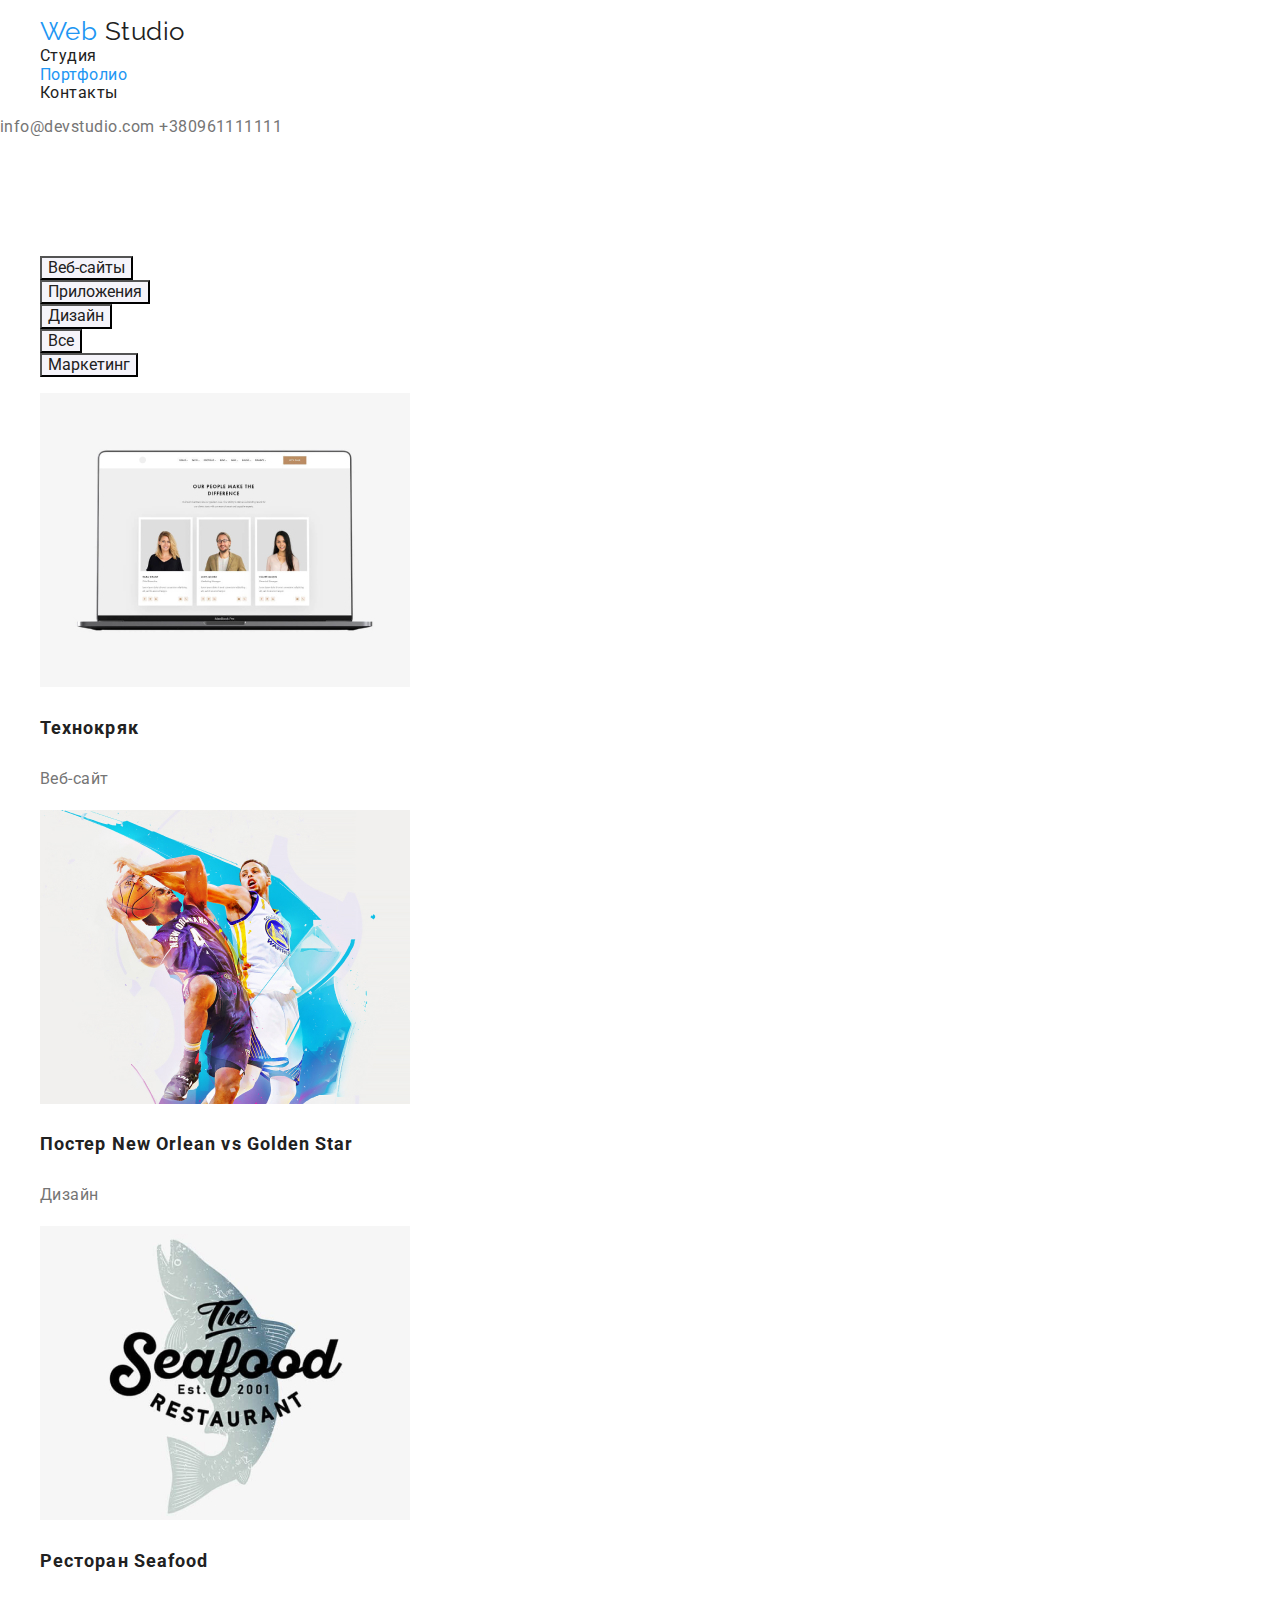
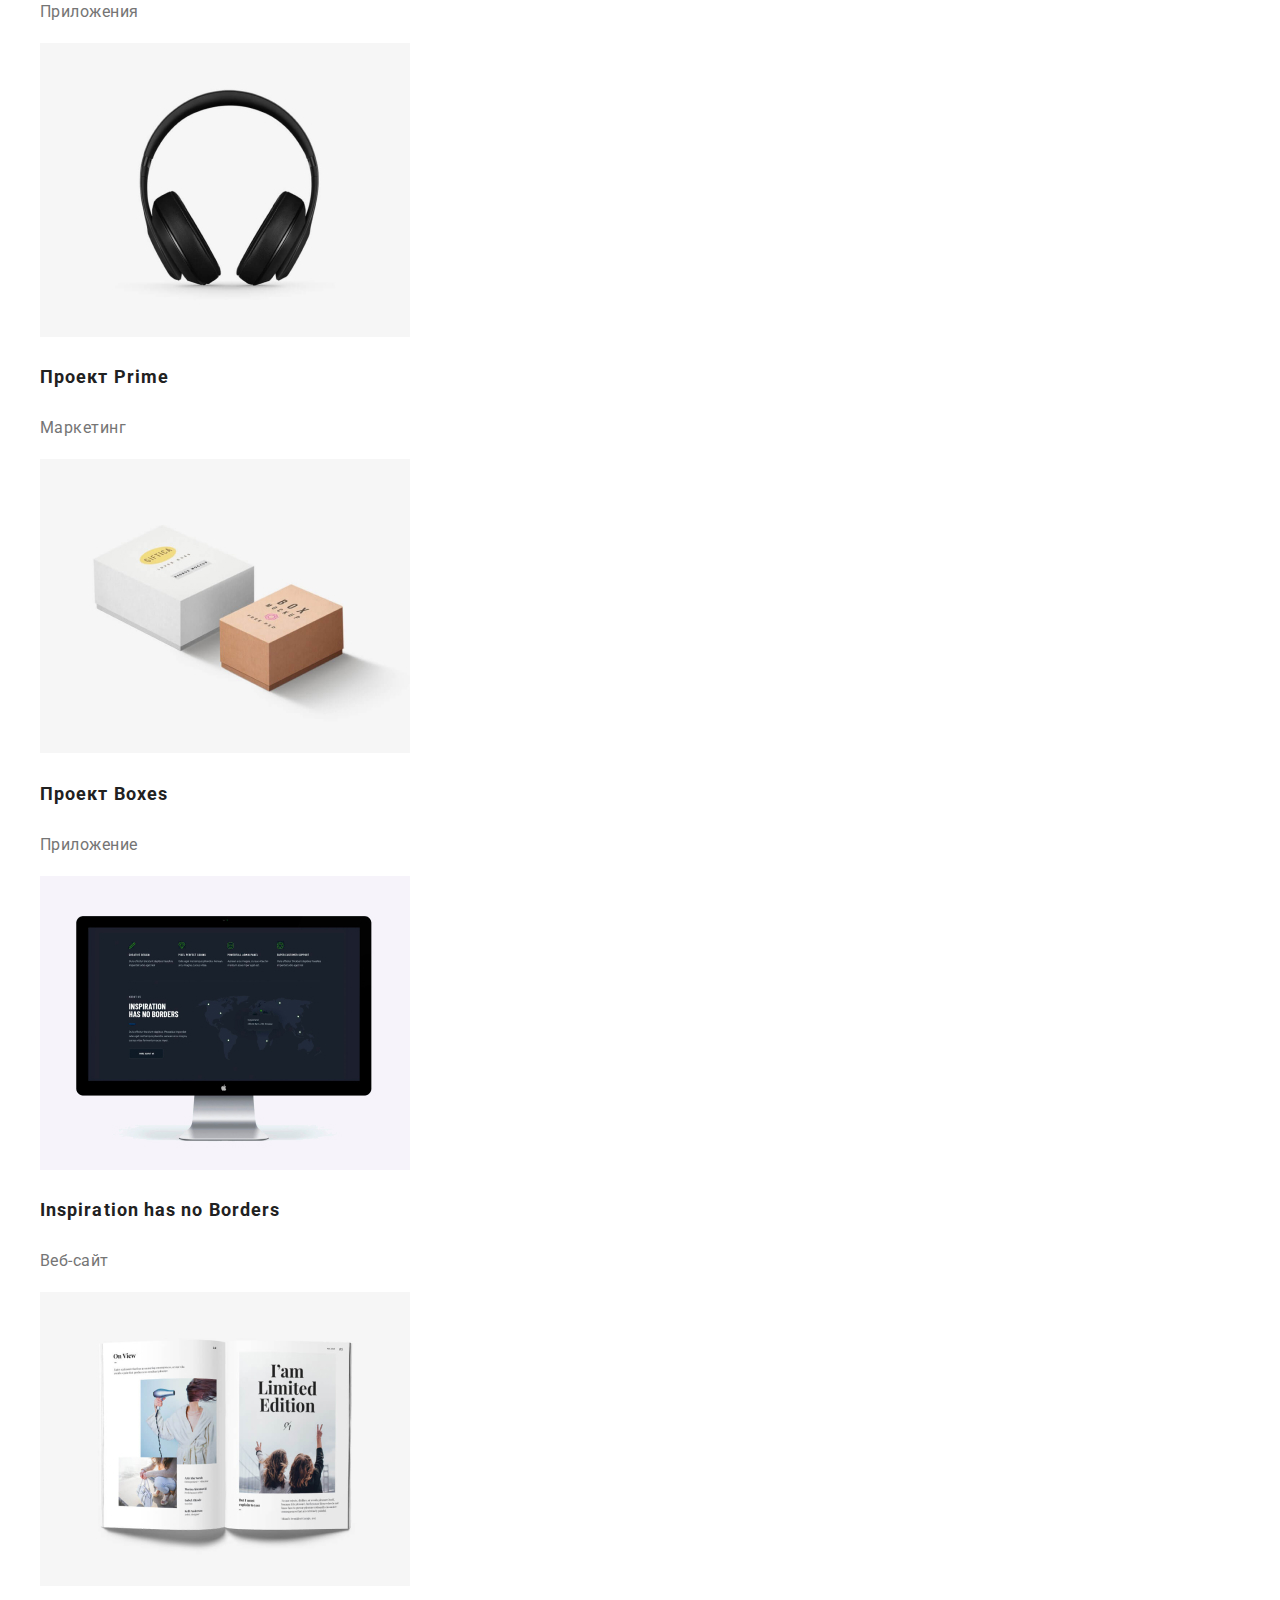
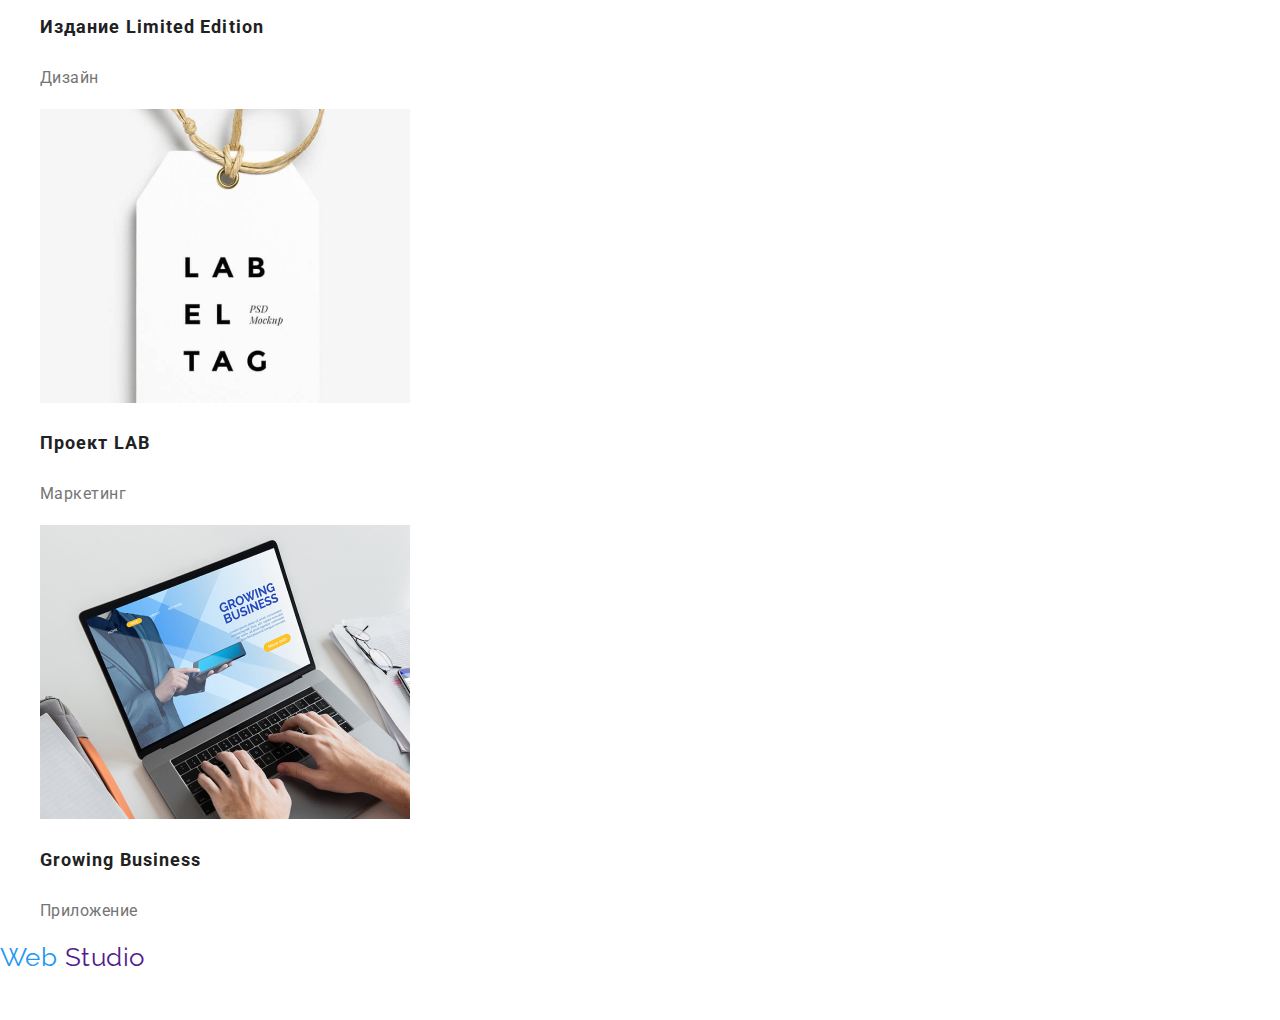
==== portfolio.html @ 19e8d3a5 "Переделывает макет на актуальный" ====
<!DOCTYPE html>
<html lang="ru">
  <head>
    <meta charset="UTF-8" />
    <meta name="viewport" content="width=device-width, initial-scale=1.0" />
    <title>Домашнее задание2</title>

    <!--Нормалайз-->
    <link
      rel="stylesheet"
      href="https://cdnjs.cloudflare.com/ajax/libs/modern-normalize/0.7.0/modern-normalize.min.css"
    />
    <!--Шрифт-->
    <link
      href="https://fonts.googleapis.com/css2?family=Raleway&family=Roboto:wght@400;500;700;900&display=swap"
      rel="stylesheet"
    />

    <!--Мои стили-->
    <link rel="stylesheet" href="./css/style.css" />
    <link rel="stylesheet" href="./css/portfolio.css" />
  </head>

  <body>
    <!--Шапка сайта-->
    <header>
      <nav>
        <ul class="site-nav list">
          <li>
            <a class="link" href="./index.html"
              ><span class="logotype"
                ><span class="logo">Web</span> Studio</span
              ></a
            >
          </li>
          <li><a class="link" href="./index.html">Студия</a></li>
          <li><a class="link current" href="./portfolio.html">Портфолио</a></li>
          <li><a class="link" href="">Контакты</a></li>
        </ul>
      </nav>

      <address class="contacts">
        <a href="mailto:info@devstudio.com">info@devstudio.com</a>
        <a href="tel:+380961111111">+380961111111</a>
      </address>
    </header>

    <!--Главная часть-->
    <main>
      <section>
        <h1 class="hero-title">Примеры работ</h1>
        <ul>
          <li class="work-list"><button type="button">Веб-сайты</button></li>
          <li class="work-list"><button type="button">Приложения</button></li>
          <li class="work-list"><button type="button">Дизайн</button></li>
          <li class="work-list"><button type="button">Все</button></li>
          <li class="work-list"><button type="button">Маркетинг</button></li>
        </ul>
        <ul>
          <li>
            <a href="">
              <img src="./images/portf1.jpg" alt="" />
              <h3 class="portfolio-title">Технокряк</h3>
              <p class="portfolio-text">Веб-сайт</p>
            </a>
          </li>
          <li>
            <a href="">
              <img src="./images/portf2.jpg" alt="" />
              <h3 class="portfolio-title">Постер New Orlean vs Golden Star</h3>
              <p class="portfolio-text">Дизайн</p>
            </a>
          </li>
          <li>
            <a href="">
              <img src="./images/portf3.jpg" alt="" />
              <h3 class="portfolio-title">Ресторан Seafood</h3>
              <p class="portfolio-text">Приложения</p>
            </a>
          </li>
          <li>
            <a href="">
              <img src="./images/portf4.jpg" alt="" />
              <h3 class="portfolio-title">Проект Prime</h3>
              <p class="portfolio-text">Маркетинг</p>
            </a>
          </li>
          <li>
            <a href="">
              <img src="./images/portf5.jpg" alt="" />
              <h3 class="portfolio-title">Проект Boxes</h3>
              <p class="portfolio-text">Приложение</p>
            </a>
          </li>
          <li>
            <a href="">
              <img src="./images/portf6.jpg" alt="" />
              <h3 class="portfolio-title">Inspiration has no Borders</h3>
              <p class="portfolio-text">Веб-сайт</p>
            </a>
          </li>
          <li>
            <a href="">
              <img src="./images/portf7.jpg" alt="" />
              <h3 class="portfolio-title">Издание Limited Edition</h3>
              <p class="portfolio-text">Дизайн</p>
            </a>
          </li>
          <li>
            <a href="">
              <img src="./images/portf8.jpg" alt="" />
              <h3 class="portfolio-title">Проект LAB</h3>
              <p class="portfolio-text">Маркетинг</p>
            </a>
          </li>
          <li>
            <a href="">
              <img src="./images/portf9.jpg" alt="" />
              <h3 class="portfolio-title">Growing Business</h3>
              <p class="portfolio-text">Приложение</p>
            </a>
          </li>
        </ul>
      </section>
    </main>

    <!--Футер-->
    <footer>
      <div>
        <a class="link" href=""
          ><span class="logotype"><span class="logo">Web</span> Studio</span></a
        >

        <address class="address">
          г.Киев, Бульвар Леси Украинки, д.26
        </address>

        <address class="connect">
          <a href="mailto:info@example.com">info@example.com</a>
          <a href="tel:+380991111111">+380991111111</a>
        </address>
      </div>
    </footer>
  </body>
</html>
---- css/style.css ----
:root {
  --accent-text-color: #2196f3;
  --primary-text-color: #212121;
  --hero-text-color: #ffffff;
  --secondary-text-color: #757575;
  --secondary-background-color: #f5f4fa;
  --primary-background-color: #ffffff;
  --accent-background-color: #2196f3;
  --hero-background-color: #2f303a;
}

body {
  color: var(--primary-text-color);
  background-color: var(--primary-background-color);

  font-family: Roboto, sans-serif;
  font-weight: 400;
  letter-spacing: 0.03em;
}

ul {
  list-style: none;
}

a {
  text-decoration: none;
}

/* site-nav */

.logotype {
  font-family: Raleway, sans-serif;
  font-size: 26px;
  line-height: 1.2;
}

.logo {
  color: var(--accent-text-color);
}

.site-nav .link.current {
  color: var(--accent-text-color);
}
.site-nav .link {
  color: var(--primary-text-color);
}
.site-nav .link .contacts a {
  font-weight: 500;
  font-size: 14px;
  line-height: 1.14;
  letter-spacing: 0.02em;
}

.site-nav .link:hover,
.site-nav .link:focus {
  color: var(--accent-text-color);
}

.site-nav .link:active {
  color: red;
}

.contacts a {
  color: var(--secondary-text-color);
  font-style: normal;
  text-decoration: none;
}

.contacts:hover,
.contacts:focus {
  color: var(--accent-text-color);
}

.contacts:active {
  color: purple;
}

/* hero */

.hero-title {
  color: var(--hero-text-color);
  font-weight: 900;
  font-size: 44px;
  line-height: 1.36;
  text-align: center;
  letter-spacing: 0.06em;
  text-transform: uppercase;
}

.button {
  background-color: var(--accent-background-color);
  color: var(--hero-text-color);
  font-weight: 700;
  font-size: 16px;
  line-height: 1.88;
  display: flex;
  align-items: center;
  text-align: center;
  letter-spacing: 0.06em;
}

/* section quolity*/

.quolity-caption {
  color: var(--hero-text-color);
}

.quolity-title {
  font-weight: 700;
  font-size: 14px;
  line-height: 1.14;
}

.quolity-text {
  color: var(--secondary-text-color);
  font-size: 14px;
  line-height: 1.7;
}

.staff {
  background-color: var(--secondary-background-color);
}

.captions {
  font-weight: 700;
  font-size: 36px;
  line-height: 1.16;
  text-align: center;
}

.staff-title {
  font-weight: 500;
  font-size: 16px;
  line-height: 1.18;
}

.staff-text {
  color: var(--secondary-text-color);
  font-size: 16px;
  line-height: 1.18;
}

.clients-link a:hover,
.clients-link a:focus {
  color: var(--accent-text-color);
}

/* footer */
.address {
  color: var(--hero-text-color);
  font-size: 14px;
  line-height: 1.7;
  font-style: normal;
}

.connect > a {
  color: rgba(255, 255, 255, 0.6);
  font-style: normal;
  text-decoration: none;
  font-size: 14px;
  line-height: 1.7;
}
---- css/portfolio.css ----
:root {
  --accent-text-color: #2196f3;
  --primary-text-color: #212121;
  --hero-text-color: #ffffff;
  --secondary-text-color: #757575;
  --secondary-background-color: #f5f4fa;
  --primary-background-color: #ffffff;
  --accent-background-color: #2196f3;
}

body {
  color: var(--primary-text-color);
  background-color: var(--primary-background-color);

  font-family: Roboto, sans-serif;
  font-weight: 400;
  letter-spacing: 0.03em;
}

.work-list {
}

button:hover,
button:focus {
  color: var(--hero-text-color);
  background-color: var(--accent-background-color);
}
button {
  color: var(--primary-text-color);
  background-color: var(--secondary-background-color);
  font-family: inherit;
}

.portfolio-title {
  font-style: normal;
  text-decoration: none;
  color: var(--primary-text-color);
  font-weight: 700;
  font-size: 18px;
  line-height: 2;
  letter-spacing: 0.06em;
}

.portfolio-text {
  color: var(--secondary-text-color);
  font-size: 16px;
  line-height: 1.88;
}
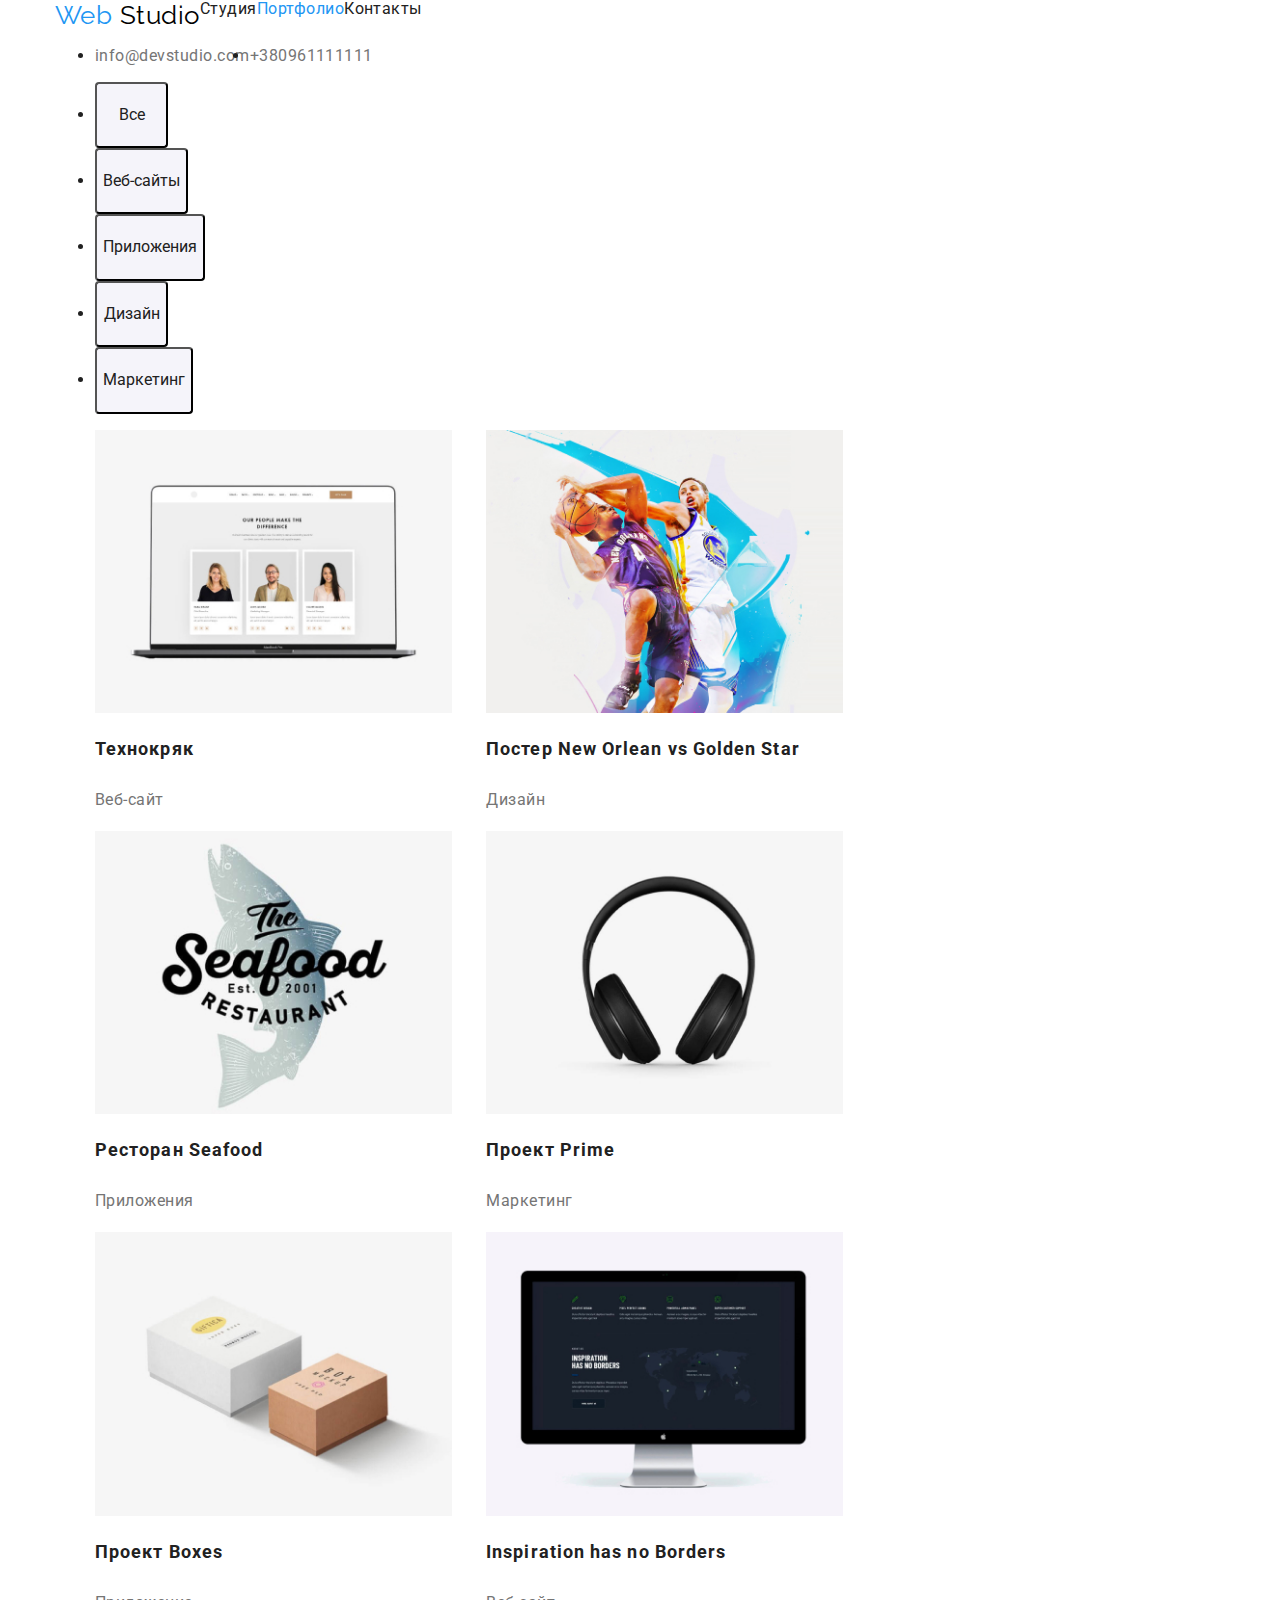
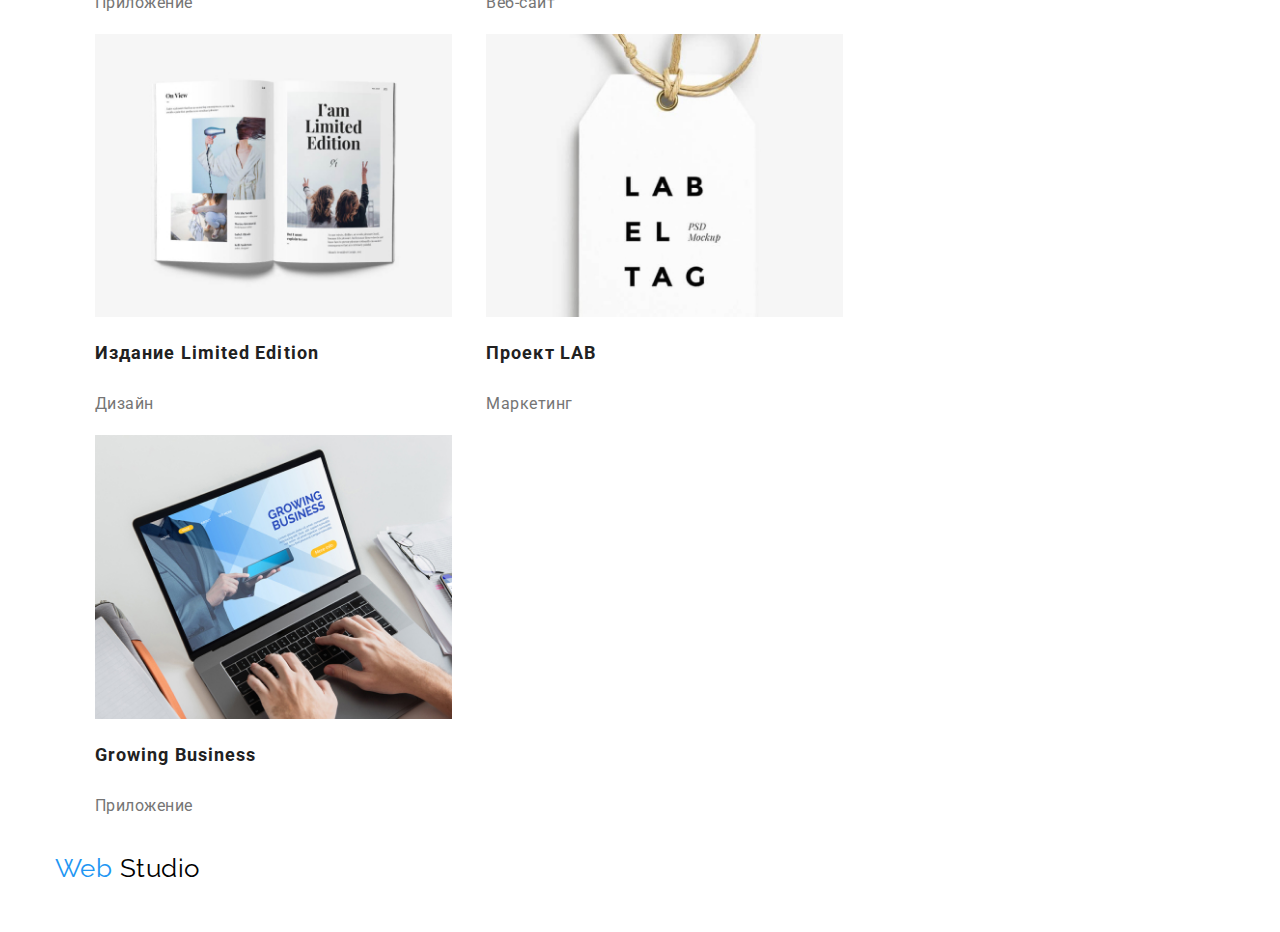
==== commit 89ffcaf1: "добавляет стили  и размеры в header" ====
--- a/portfolio.html
+++ b/portfolio.html
@@ -22,124 +22,175 @@
   </head>
 
   <body>
-    <!--Шапка сайта-->
-    <header>
-      <nav>
-        <ul class="site-nav list">
-          <li>
-            <a class="link" href="./index.html"
-              ><span class="logotype"
-                ><span class="logo">Web</span> Studio</span
-              ></a
-            >
-          </li>
-          <li><a class="link" href="./index.html">Студия</a></li>
-          <li><a class="link current" href="./portfolio.html">Портфолио</a></li>
-          <li><a class="link" href="">Контакты</a></li>
+    <div class="container">
+      <!--Шапка сайта-->
+      <header>
+        <nav>
+          <ul class="site-nav list">
+            <li>
+              <a class="link" href="./index.html"
+                ><span class="logotype"
+                  ><span class="logo">Web</span> Studio</span
+                ></a
+              >
+            </li>
+            <li><a class="link" href="./index.html">Студия</a></li>
+            <li>
+              <a class="link current" href="./portfolio.html">Портфолио</a>
+            </li>
+            <li><a class="link" href="">Контакты</a></li>
+          </ul>
+        </nav>
+
+        <ul class="contacts">
+          <li><a href="mailto:info@devstudio.com">info@devstudio.com</a></li>
+          <li><a href="tel:+380961111111">+380961111111</a></li>
         </ul>
-      </nav>
+      </header>
 
-      <address class="contacts">
-        <a href="mailto:info@devstudio.com">info@devstudio.com</a>
-        <a href="tel:+380961111111">+380961111111</a>
-      </address>
-    </header>
+      <!--Главная часть-->
+      <main>
+        <section>
+          <h1 class="hero-title">Примеры работ</h1>
+          <ul>
+            <li class="work-item"><button type="button">Все</button></li>
+            <li class="work-item"><button type="button">Веб-сайты</button></li>
+            <li class="work-item"><button type="button">Приложения</button></li>
+            <li class="work-item"><button type="button">Дизайн</button></li>
+            <li class="work-item"><button type="button">Маркетинг</button></li>
+          </ul>
+          <ul>
+            <li class="examples-item">
+              <a href="">
+                <img
+                  src="./images/portf1.jpg"
+                  width="370"
+                  height="294"
+                  alt=""
+                />
+                <h3 class="portfolio-title">Технокряк</h3>
+                <p class="portfolio-text">Веб-сайт</p>
+              </a>
+            </li>
+            <li class="examples-item">
+              <a href="">
+                <img
+                  src="./images/portf2.jpg"
+                  width="370"
+                  height="294"
+                  alt=""
+                />
+                <h3 class="portfolio-title">
+                  Постер New Orlean vs Golden Star
+                </h3>
+                <p class="portfolio-text">Дизайн</p>
+              </a>
+            </li>
+            <li class="examples-item">
+              <a href="">
+                <img
+                  src="./images/portf3.jpg"
+                  width="370"
+                  height="294"
+                  alt=""
+                />
+                <h3 class="portfolio-title">Ресторан Seafood</h3>
+                <p class="portfolio-text">Приложения</p>
+              </a>
+            </li>
+            <li class="examples-item">
+              <a href="">
+                <img
+                  src="./images/portf4.jpg"
+                  width="370"
+                  height="294"
+                  alt=""
+                />
+                <h3 class="portfolio-title">Проект Prime</h3>
+                <p class="portfolio-text">Маркетинг</p>
+              </a>
+            </li>
+            <li class="examples-item">
+              <a href="">
+                <img
+                  src="./images/portf5.jpg"
+                  width="370"
+                  height="294"
+                  alt=""
+                />
+                <h3 class="portfolio-title">Проект Boxes</h3>
+                <p class="portfolio-text">Приложение</p>
+              </a>
+            </li>
+            <li class="examples-item">
+              <a href="">
+                <img
+                  src="./images/portf6.jpg"
+                  width="370"
+                  height="294"
+                  alt=""
+                />
+                <h3 class="portfolio-title">Inspiration has no Borders</h3>
+                <p class="portfolio-text">Веб-сайт</p>
+              </a>
+            </li>
+            <li class="examples-item">
+              <a href="">
+                <img
+                  src="./images/portf7.jpg"
+                  width="370"
+                  height="294"
+                  alt=""
+                />
+                <h3 class="portfolio-title">Издание Limited Edition</h3>
+                <p class="portfolio-text">Дизайн</p>
+              </a>
+            </li>
+            <li class="examples-item">
+              <a href="">
+                <img
+                  src="./images/portf8.jpg"
+                  width="370"
+                  height="294"
+                  alt=""
+                />
+                <h3 class="portfolio-title">Проект LAB</h3>
+                <p class="portfolio-text">Маркетинг</p>
+              </a>
+            </li>
+            <li class="examples-item">
+              <a href="">
+                <img
+                  src="./images/portf9.jpg"
+                  width="370"
+                  height="294"
+                  alt=""
+                />
+                <h3 class="portfolio-title">Growing Business</h3>
+                <p class="portfolio-text">Приложение</p>
+              </a>
+            </li>
+          </ul>
+        </section>
+      </main>
 
-    <!--Главная часть-->
-    <main>
-      <section>
-        <h1 class="hero-title">Примеры работ</h1>
-        <ul>
-          <li class="work-list"><button type="button">Веб-сайты</button></li>
-          <li class="work-list"><button type="button">Приложения</button></li>
-          <li class="work-list"><button type="button">Дизайн</button></li>
-          <li class="work-list"><button type="button">Все</button></li>
-          <li class="work-list"><button type="button">Маркетинг</button></li>
-        </ul>
-        <ul>
-          <li>
-            <a href="">
-              <img src="./images/portf1.jpg" alt="" />
-              <h3 class="portfolio-title">Технокряк</h3>
-              <p class="portfolio-text">Веб-сайт</p>
-            </a>
-          </li>
-          <li>
-            <a href="">
-              <img src="./images/portf2.jpg" alt="" />
-              <h3 class="portfolio-title">Постер New Orlean vs Golden Star</h3>
-              <p class="portfolio-text">Дизайн</p>
-            </a>
-          </li>
-          <li>
-            <a href="">
-              <img src="./images/portf3.jpg" alt="" />
-              <h3 class="portfolio-title">Ресторан Seafood</h3>
-              <p class="portfolio-text">Приложения</p>
-            </a>
-          </li>
-          <li>
-            <a href="">
-              <img src="./images/portf4.jpg" alt="" />
-              <h3 class="portfolio-title">Проект Prime</h3>
-              <p class="portfolio-text">Маркетинг</p>
-            </a>
-          </li>
-          <li>
-            <a href="">
-              <img src="./images/portf5.jpg" alt="" />
-              <h3 class="portfolio-title">Проект Boxes</h3>
-              <p class="portfolio-text">Приложение</p>
-            </a>
-          </li>
-          <li>
-            <a href="">
-              <img src="./images/portf6.jpg" alt="" />
-              <h3 class="portfolio-title">Inspiration has no Borders</h3>
-              <p class="portfolio-text">Веб-сайт</p>
-            </a>
-          </li>
-          <li>
-            <a href="">
-              <img src="./images/portf7.jpg" alt="" />
-              <h3 class="portfolio-title">Издание Limited Edition</h3>
-              <p class="portfolio-text">Дизайн</p>
-            </a>
-          </li>
-          <li>
-            <a href="">
-              <img src="./images/portf8.jpg" alt="" />
-              <h3 class="portfolio-title">Проект LAB</h3>
-              <p class="portfolio-text">Маркетинг</p>
-            </a>
-          </li>
-          <li>
-            <a href="">
-              <img src="./images/portf9.jpg" alt="" />
-              <h3 class="portfolio-title">Growing Business</h3>
-              <p class="portfolio-text">Приложение</p>
-            </a>
-          </li>
-        </ul>
-      </section>
-    </main>
+      <!--Футер-->
+      <footer>
+        <div>
+          <a class="link" href=""
+            ><span class="logotype"
+              ><span class="logo">Web</span> Studio</span
+            ></a
+          >
 
-    <!--Футер-->
-    <footer>
-      <div>
-        <a class="link" href=""
-          ><span class="logotype"><span class="logo">Web</span> Studio</span></a
-        >
+          <address class="address">г.Киев, Бульвар Леси Украинки, д.26</address>
 
-        <address class="address">
-          г.Киев, Бульвар Леси Украинки, д.26
-        </address>
-
-        <address class="connect">
-          <a href="mailto:info@example.com">info@example.com</a>
-          <a href="tel:+380991111111">+380991111111</a>
-        </address>
-      </div>
-    </footer>
+          <address class="connect">
+            <a href="mailto:info@example.com">info@example.com</a>
+            <a href="tel:+380991111111">+380991111111</a>
+          </address>
+        </div>
+      </footer>
+    </div>
   </body>
 </html>
--- a/css/style.css
+++ b/css/style.css
@@ -18,14 +18,73 @@
   letter-spacing: 0.03em;
 }
 
-ul {
+.container {
+  width: 1200px;
+  padding-left: 15px;
+  padding-right: 15px;
+  margin-left: auto;
+  margin-right: auto;
+}
+
+.list {
   list-style: none;
+  padding: 0;
+  margin: 0;
 }
 
 a {
   text-decoration: none;
 }
 
+.flexbox {
+  display: flex;
+}
+
+.page-header .flexbox {
+  justify-content: flex-end;
+  align-items: center;
+}
+
+.page-header {
+  padding-top: 24px;
+  padding-bottom: 25px;
+}
+
+.page-header .contacts-item {
+  margin-right: 50px;
+}
+
+.navigation {
+  display: flex;
+  align-items: center;
+  margin-right: auto;
+}
+.nav-item:not(:last-child) {
+  margin-right: 50px;
+}
+
+.site-nav {
+  display: flex;
+}
+
+.link.logo {
+  margin-right: 90px;
+}
+
+.contacts {
+  display: flex;
+}
+
+img {
+  display: block;
+  max-width: 100%;
+  height: auto;
+}
+
+.section.no-padding {
+  padding-top: 0;
+  padding-bottom: 0;
+}
 /* site-nav */
 
 .logotype {
@@ -72,37 +131,47 @@
 }
 
 .contacts:active {
-  color: purple;
+  color: red;
 }
 
 /* hero */
 
+.hero-container {
+  text-align: center;
+}
 .hero-title {
+  margin-top: 0;
+  margin-bottom: 30px;
   color: var(--hero-text-color);
   font-weight: 900;
   font-size: 44px;
   line-height: 1.36;
-  text-align: center;
   letter-spacing: 0.06em;
   text-transform: uppercase;
+  min-width: 595px;
 }
 
 .button {
+  display: flex;
+  border-radius: 4px;
+  min-width: 200;
+  padding: 10px 32px;
   background-color: var(--accent-background-color);
   color: var(--hero-text-color);
   font-weight: 700;
   font-size: 16px;
   line-height: 1.88;
-  display: flex;
   align-items: center;
   text-align: center;
   letter-spacing: 0.06em;
+
+  box-shadow: 0px 4px 4px rgba(0, 0, 0, 0.15);
 }
 
 /* section quolity*/
 
 .quolity-caption {
-  color: var(--hero-text-color);
+  display: none;
 }
 
 .quolity-title {
@@ -153,10 +222,27 @@
   font-style: normal;
 }
 
-.connect > a {
+.connect a {
   color: rgba(255, 255, 255, 0.6);
   font-style: normal;
   text-decoration: none;
   font-size: 14px;
   line-height: 1.7;
 }
+.link .logotype {
+  color: black;
+}
+
+.service-item {
+  display: inline-block;
+  width: calc((100% - 30px * 2) / 3);
+}
+
+.staff-item {
+  display: inline-block;
+  width: calc((100% - 30px * 3) / 4);
+}
+
+.quolity-item .service-item .staff-item:not(:last-child) {
+  margin-right: 30px;
+}
--- a/css/portfolio.css
+++ b/css/portfolio.css
@@ -16,8 +16,14 @@
   font-weight: 400;
   letter-spacing: 0.03em;
 }
-
-.work-list {
+li:not(:last-child) {
+  margin-right: 0;
+}
+.hero-title {
+  display: none;
+}
+.work-item {
+  display: ;
 }
 
 button:hover,
@@ -26,9 +32,17 @@
   background-color: var(--accent-background-color);
 }
 button {
+  display: inline-block;
+  border-radius: 4px;
+  min-width: 73px;
+  padding: 22px 6px;
+
   color: var(--primary-text-color);
   background-color: var(--secondary-background-color);
+
   font-family: inherit;
+  text-decoration: none;
+  text-align: center;
 }
 
 .portfolio-title {
@@ -46,3 +60,15 @@
   font-size: 16px;
   line-height: 1.88;
 }
+
+.examples-item {
+  display: inline-block;
+  width: calc((100% - 30px * 2) / 3);
+}
+
+.examples-item:nth-child(3n) {
+  margin-right: 0;
+}
+.examples-item:not(:last-child) {
+  margin-right: 30px;
+}
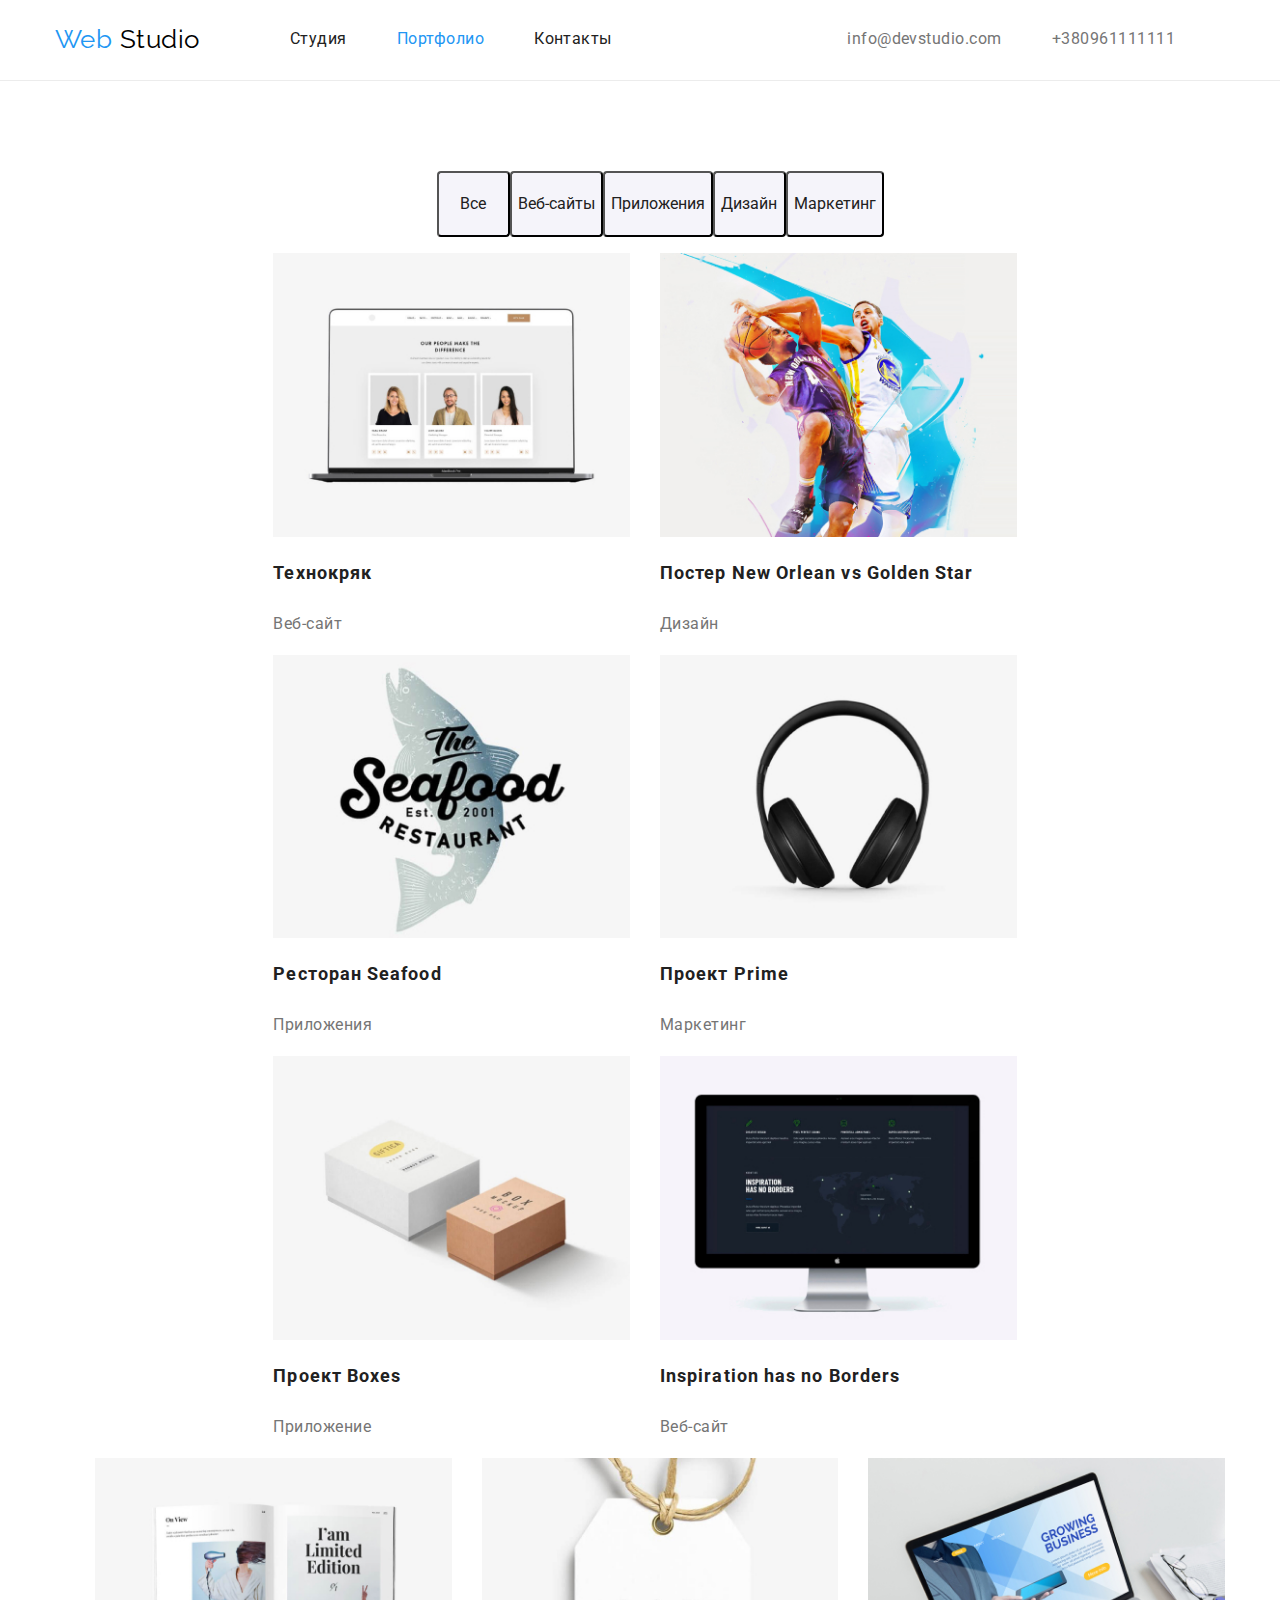
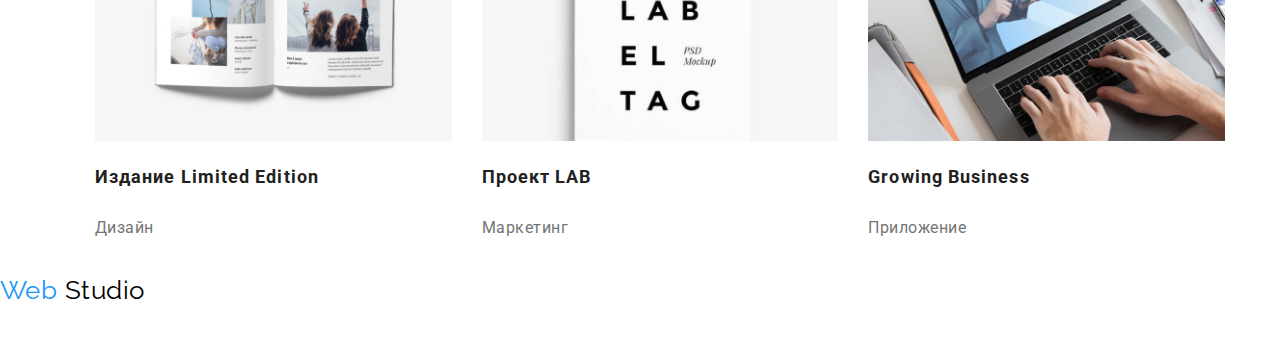
==== commit b1b739af: "Добавляет оформление хедера и фон герою." ====
--- a/portfolio.html
+++ b/portfolio.html
@@ -22,44 +22,45 @@
   </head>
 
   <body>
-    <div class="container">
-      <!--Шапка сайта-->
-      <header>
-        <nav>
-          <ul class="site-nav list">
-            <li>
-              <a class="link" href="./index.html"
-                ><span class="logotype"
-                  ><span class="logo">Web</span> Studio</span
-                ></a
-              >
-            </li>
-            <li><a class="link" href="./index.html">Студия</a></li>
-            <li>
-              <a class="link current" href="./portfolio.html">Портфолио</a>
-            </li>
-            <li><a class="link" href="">Контакты</a></li>
-          </ul>
-        </nav>
-
-        <ul class="contacts">
-          <li><a href="mailto:info@devstudio.com">info@devstudio.com</a></li>
-          <li><a href="tel:+380961111111">+380961111111</a></li>
+  <!--Шапка сайта-->
+  <header class="page-header">
+    <div class="container flexbox">
+      <nav class="navigation">
+        <a href="./index.html" class="link logo"><span class="logotype"><span class="logo">Web</span> Studio</span></a>
+        <ul class="site-nav list">
+          <li class="nav-item"><a class="link" href="./index.html">Студия</a></li>
+          <li class="nav-item">
+            <a class="link current" href="./portfolio.html">Портфолио</a>
+          </li>
+          <li class="nav-item"><a class="link" href="">Контакты</a></li>
         </ul>
-      </header>
+      </nav>
+  
+      <ul class="contacts list">
+        <li class="contacts-item">
+          <a href="mailto:info@devstudio.com">info@devstudio.com</a>
+        </li>
+        <li class="contacts-item">
+          <a href="tel:+380961111111">+380961111111</a>
+        </li>
+      </ul>
+    </div>
+  </header>
 
       <!--Главная часть-->
       <main>
         <section>
+          <div class="container">
           <h1 class="hero-title">Примеры работ</h1>
-          <ul>
+          <ul class="btn-list">
             <li class="work-item"><button type="button">Все</button></li>
             <li class="work-item"><button type="button">Веб-сайты</button></li>
             <li class="work-item"><button type="button">Приложения</button></li>
             <li class="work-item"><button type="button">Дизайн</button></li>
             <li class="work-item"><button type="button">Маркетинг</button></li>
           </ul>
-          <ul>
+          
+          <ul class="portfolio-list">
             <li class="examples-item">
               <a href="">
                 <img
@@ -171,6 +172,7 @@
               </a>
             </li>
           </ul>
+        </div>
         </section>
       </main>
 
--- a/css/style.css
+++ b/css/style.css
@@ -48,6 +48,7 @@
 .page-header {
   padding-top: 24px;
   padding-bottom: 25px;
+  border-bottom: 1px solid #ececec;
 }
 
 .page-header .contacts-item {
@@ -137,33 +138,41 @@
 /* hero */
 
 .hero-container {
-  text-align: center;
+  padding-top: 200px;
+  padding-bottom: 200px;
+  background-color: var(--hero-background-color);
 }
 .hero-title {
   margin-top: 0;
   margin-bottom: 30px;
+  margin-left: auto;
+  margin-right: auto;
   color: var(--hero-text-color);
   font-weight: 900;
   font-size: 44px;
   line-height: 1.36;
   letter-spacing: 0.06em;
   text-transform: uppercase;
-  min-width: 595px;
+  max-width: 696px;
+  text-align: center;
 }
 
 .button {
   display: flex;
   border-radius: 4px;
-  min-width: 200;
+  min-width: 200px;
   padding: 10px 32px;
+
   background-color: var(--accent-background-color);
   color: var(--hero-text-color);
+
   font-weight: 700;
   font-size: 16px;
   line-height: 1.88;
-  align-items: center;
+  letter-spacing: 0.06em;
+
   text-align: center;
-  letter-spacing: 0.06em;
+  justify-content: center;
 
   box-shadow: 0px 4px 4px rgba(0, 0, 0, 0.15);
 }
@@ -188,6 +197,15 @@
 
 .staff {
   background-color: var(--secondary-background-color);
+}
+
+.service .staff {
+  display: flex;
+  flex-wrap: wrap;
+}
+
+.service .staff {
+  padding-bottom: 94px;
 }
 
 .captions {
@@ -214,6 +232,20 @@
   color: var(--accent-text-color);
 }
 
+.service-item {
+  display: inline-block;
+  width: calc((100% - 30px * 2) / 3);
+}
+
+.staff-item {
+  display: inline-block;
+  width: calc((100% - 30px * 3) / 4);
+}
+
+.quolity-item .service-item .staff-item:not(:last-child) {
+  margin-right: 30px;
+}
+
 /* footer */
 .address {
   color: var(--hero-text-color);
@@ -232,17 +264,3 @@
 .link .logotype {
   color: black;
 }
-
-.service-item {
-  display: inline-block;
-  width: calc((100% - 30px * 2) / 3);
-}
-
-.staff-item {
-  display: inline-block;
-  width: calc((100% - 30px * 3) / 4);
-}
-
-.quolity-item .service-item .staff-item:not(:last-child) {
-  margin-right: 30px;
-}
--- a/css/portfolio.css
+++ b/css/portfolio.css
@@ -16,14 +16,13 @@
   font-weight: 400;
   letter-spacing: 0.03em;
 }
-li:not(:last-child) {
-  margin-right: 0;
+
 }
 .hero-title {
   display: none;
 }
 .work-item {
-  display: ;
+  display: flex;
 }
 
 button:hover,
@@ -43,6 +42,51 @@
   font-family: inherit;
   text-decoration: none;
   text-align: center;
+}
+
+.btn-list .portfolio-list .list {
+  list-style: none;
+  padding: 0;
+  margin: 0;
+}
+
+.btn-list {
+  display: flex;
+  flex-wrap: wrap;
+   justify-content: center;
+  align-items: center;
+}
+
+
+.work-item {
+  text-decoration: none;
+}
+
+.portfolio-list {
+  display: flex;
+  flex-wrap: wrap;
+   justify-content: center;
+  align-items: center;
+}
+}
+
+.examples-item {
+  width: calc((100% - 30px * 2) / 3);
+  margin-right: 30px;
+  margin-bottom: 50px;
+}
+
+.examples-item:nth-child(3n) {
+  margin-right: 0;
+}
+
+.examples-item:nth-last-child(-n+3) {
+  margin-bottom: 0;
+}
+img {
+  display: block;
+  max-width: 100%;
+  height: auto;
 }
 
 .portfolio-title {
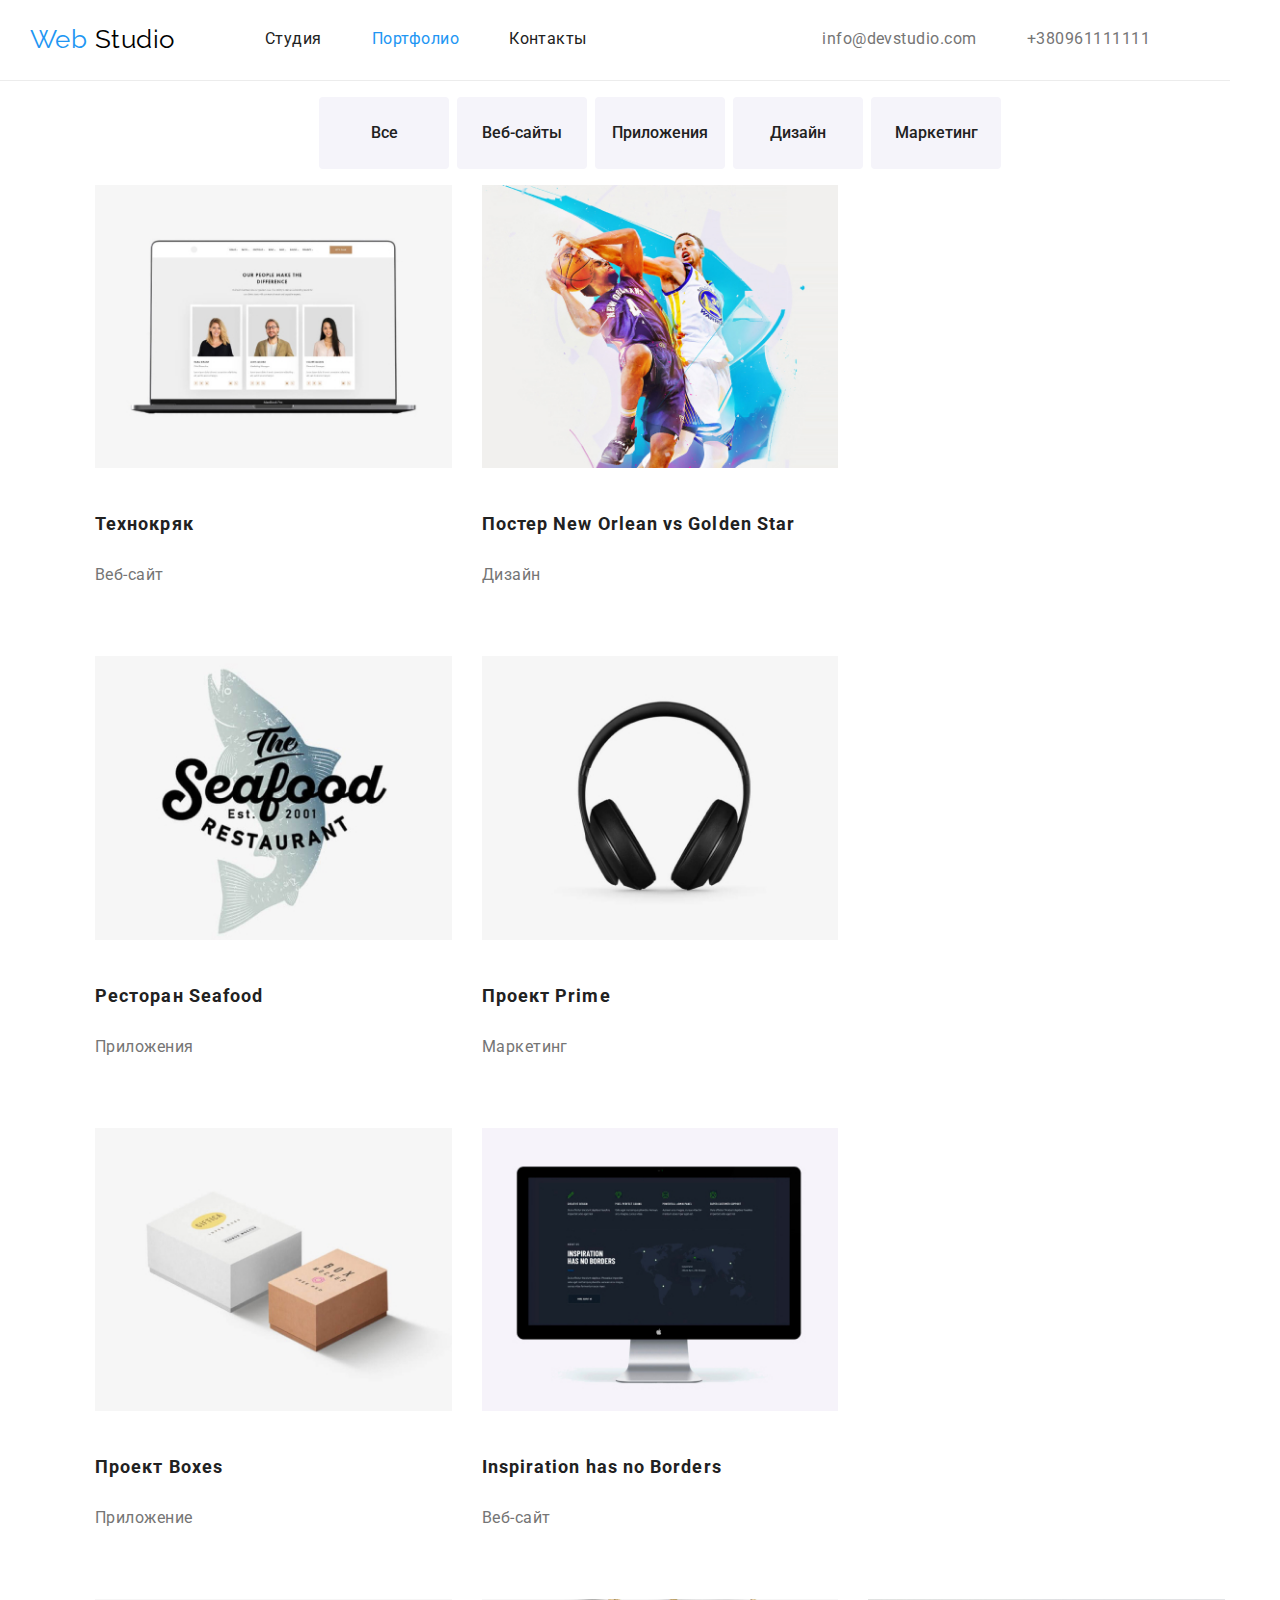
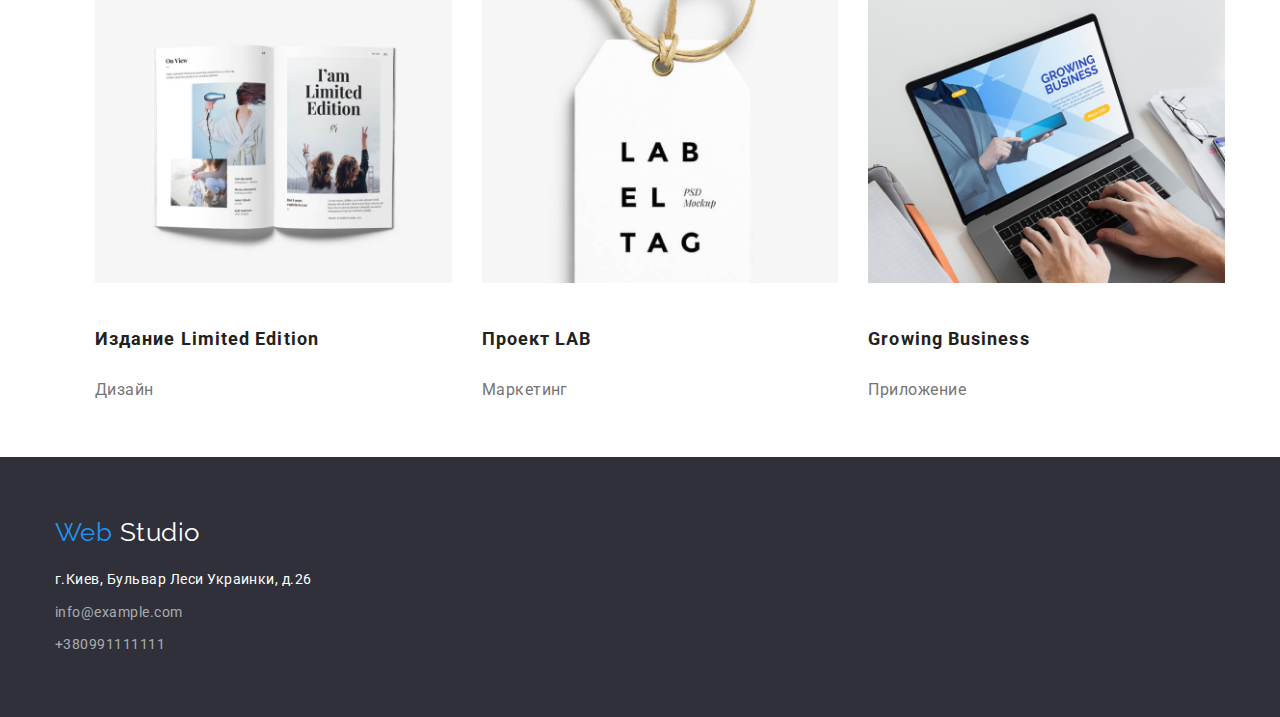
==== commit bbc68d03: "добавляет завершающие стили к 1й странице (кнопку)" ====
--- a/portfolio.html
+++ b/portfolio.html
@@ -22,35 +22,41 @@
   </head>
 
   <body>
-  <!--Шапка сайта-->
-  <header class="page-header">
-    <div class="container flexbox">
-      <nav class="navigation">
-        <a href="./index.html" class="link logo"><span class="logotype"><span class="logo">Web</span> Studio</span></a>
-        <ul class="site-nav list">
-          <li class="nav-item"><a class="link" href="./index.html">Студия</a></li>
-          <li class="nav-item">
-            <a class="link current" href="./portfolio.html">Портфолио</a>
+    <!--Шапка сайта-->
+    <header class="page-header">
+      <div class="container flexbox">
+        <nav class="navigation">
+          <a href="./index.html" class="link logo"
+            ><span class="logotype"
+              ><span class="logo">Web</span> Studio</span
+            ></a
+          >
+          <ul class="site-nav list">
+            <li class="nav-item">
+              <a class="link" href="./index.html">Студия</a>
+            </li>
+            <li class="nav-item">
+              <a class="link current" href="./portfolio.html">Портфолио</a>
+            </li>
+            <li class="nav-item"><a class="link" href="">Контакты</a></li>
+          </ul>
+        </nav>
+
+        <ul class="contacts list">
+          <li class="contacts-item">
+            <a href="mailto:info@devstudio.com">info@devstudio.com</a>
           </li>
-          <li class="nav-item"><a class="link" href="">Контакты</a></li>
+          <li class="contacts-item">
+            <a href="tel:+380961111111">+380961111111</a>
+          </li>
         </ul>
-      </nav>
-  
-      <ul class="contacts list">
-        <li class="contacts-item">
-          <a href="mailto:info@devstudio.com">info@devstudio.com</a>
-        </li>
-        <li class="contacts-item">
-          <a href="tel:+380961111111">+380961111111</a>
-        </li>
-      </ul>
-    </div>
-  </header>
-
-      <!--Главная часть-->
-      <main>
-        <section>
-          <div class="container">
+      </div>
+    </header>
+
+    <!--Главная часть-->
+    <main>
+      <section class="section portfolio">
+        <div class="container">
           <h1 class="hero-title">Примеры работ</h1>
           <ul class="btn-list">
             <li class="work-item"><button type="button">Все</button></li>
@@ -59,140 +65,181 @@
             <li class="work-item"><button type="button">Дизайн</button></li>
             <li class="work-item"><button type="button">Маркетинг</button></li>
           </ul>
-          
+
           <ul class="portfolio-list">
             <li class="examples-item">
-              <a href="">
-                <img
-                  src="./images/portf1.jpg"
-                  width="370"
-                  height="294"
-                  alt=""
-                />
-                <h3 class="portfolio-title">Технокряк</h3>
-                <p class="portfolio-text">Веб-сайт</p>
-              </a>
-            </li>
-            <li class="examples-item">
-              <a href="">
-                <img
-                  src="./images/portf2.jpg"
-                  width="370"
-                  height="294"
-                  alt=""
-                />
-                <h3 class="portfolio-title">
-                  Постер New Orlean vs Golden Star
-                </h3>
-                <p class="portfolio-text">Дизайн</p>
-              </a>
-            </li>
-            <li class="examples-item">
-              <a href="">
-                <img
-                  src="./images/portf3.jpg"
-                  width="370"
-                  height="294"
-                  alt=""
-                />
-                <h3 class="portfolio-title">Ресторан Seafood</h3>
-                <p class="portfolio-text">Приложения</p>
-              </a>
-            </li>
-            <li class="examples-item">
-              <a href="">
-                <img
-                  src="./images/portf4.jpg"
-                  width="370"
-                  height="294"
-                  alt=""
-                />
-                <h3 class="portfolio-title">Проект Prime</h3>
-                <p class="portfolio-text">Маркетинг</p>
-              </a>
-            </li>
-            <li class="examples-item">
-              <a href="">
-                <img
-                  src="./images/portf5.jpg"
-                  width="370"
-                  height="294"
-                  alt=""
-                />
-                <h3 class="portfolio-title">Проект Boxes</h3>
-                <p class="portfolio-text">Приложение</p>
-              </a>
-            </li>
-            <li class="examples-item">
-              <a href="">
-                <img
-                  src="./images/portf6.jpg"
-                  width="370"
-                  height="294"
-                  alt=""
-                />
-                <h3 class="portfolio-title">Inspiration has no Borders</h3>
-                <p class="portfolio-text">Веб-сайт</p>
-              </a>
-            </li>
-            <li class="examples-item">
-              <a href="">
-                <img
-                  src="./images/portf7.jpg"
-                  width="370"
-                  height="294"
-                  alt=""
-                />
-                <h3 class="portfolio-title">Издание Limited Edition</h3>
-                <p class="portfolio-text">Дизайн</p>
-              </a>
-            </li>
-            <li class="examples-item">
-              <a href="">
-                <img
-                  src="./images/portf8.jpg"
-                  width="370"
-                  height="294"
-                  alt=""
-                />
-                <h3 class="portfolio-title">Проект LAB</h3>
-                <p class="portfolio-text">Маркетинг</p>
-              </a>
-            </li>
-            <li class="examples-item">
-              <a href="">
-                <img
-                  src="./images/portf9.jpg"
-                  width="370"
-                  height="294"
-                  alt=""
-                />
-                <h3 class="portfolio-title">Growing Business</h3>
-                <p class="portfolio-text">Приложение</p>
+              <a href=""
+                ><div class="portfolio-image">
+                  <img
+                    src="./images/portf1.jpg"
+                    width="370"
+                    height="294"
+                    alt=""
+                  />
+                </div>
+                <div class="card-container">
+                  <h3 class="portfolio-title">Технокряк</h3>
+                  <p class="portfolio-text">Веб-сайт</p>
+                </div>
+              </a>
+            </li>
+
+            <li class="examples-item">
+              <a href=""
+                ><div class="portfolio-image">
+                  <img
+                    src="./images/portf2.jpg"
+                    width="370"
+                    height="294"
+                    alt=""
+                  />
+                </div>
+                <div class="card-container">
+                  <h3 class="portfolio-title">
+                    Постер New Orlean vs Golden Star
+                  </h3>
+                  <p class="portfolio-text">Дизайн</p>
+                </div>
+              </a>
+            </li>
+
+            <li class="examples-item">
+              <a href=""
+                ><div class="portfolio-image">
+                  <img
+                    src="./images/portf3.jpg"
+                    width="370"
+                    height="294"
+                    alt=""
+                  />
+                </div>
+                <div class="card-container">
+                  <h3 class="portfolio-title">Ресторан Seafood</h3>
+                  <p class="portfolio-text">Приложения</p>
+                </div>
+              </a>
+            </li>
+
+            <li class="examples-item">
+              <a href=""
+                ><div class="portfolio-image">
+                  <img
+                    src="./images/portf4.jpg"
+                    width="370"
+                    height="294"
+                    alt=""
+                  />
+                </div>
+                <div class="card-container">
+                  <h3 class="portfolio-title">Проект Prime</h3>
+                  <p class="portfolio-text">Маркетинг</p>
+                </div>
+              </a>
+            </li>
+
+            <li class="examples-item">
+              <a href=""
+                ><div class="portfolio-image">
+                  <img
+                    src="./images/portf5.jpg"
+                    width="370"
+                    height="294"
+                    alt=""
+                  />
+                </div>
+                <div class="card-container">
+                  <h3 class="portfolio-title">Проект Boxes</h3>
+                  <p class="portfolio-text">Приложение</p>
+                </div>
+              </a>
+            </li>
+
+            <li class="examples-item">
+              <a href=""
+                ><div class="portfolio-image">
+                  <img
+                    src="./images/portf6.jpg"
+                    width="370"
+                    height="294"
+                    alt=""
+                  />
+                </div>
+                <div class="card-container">
+                  <h3 class="portfolio-title">Inspiration has no Borders</h3>
+                  <p class="portfolio-text">Веб-сайт</p>
+                </div>
+              </a>
+            </li>
+
+            <li class="examples-item">
+              <a href=""
+                ><div class="portfolio-image">
+                  <img
+                    src="./images/portf7.jpg"
+                    width="370"
+                    height="294"
+                    alt=""
+                  />
+                </div>
+                <div class="card-container">
+                  <h3 class="portfolio-title">Издание Limited Edition</h3>
+                  <p class="portfolio-text">Дизайн</p>
+                </div>
+              </a>
+            </li>
+
+            <li class="examples-item">
+              <a href=""
+                ><div class="portfolio-image">
+                  <img
+                    src="./images/portf8.jpg"
+                    width="370"
+                    height="294"
+                    alt=""
+                  />
+                </div>
+                <div class="card-container">
+                  <h3 class="portfolio-title">Проект LAB</h3>
+                  <p class="portfolio-text">Маркетинг</p>
+                </div>
+              </a>
+            </li>
+
+            <li class="examples-item">
+              <a href=""
+                ><div class="portfolio-image">
+                  <img
+                    src="./images/portf9.jpg"
+                    width="370"
+                    height="294"
+                    alt=""
+                  />
+                </div>
+                <div class="card-container">
+                  <h3 class="portfolio-title">Growing Business</h3>
+                  <p class="portfolio-text">Приложение</p>
+                </div>
               </a>
             </li>
           </ul>
         </div>
-        </section>
-      </main>
-
-      <!--Футер-->
-      <footer>
-        <div>
-          <a class="link" href=""
-            ><span class="logotype"
-              ><span class="logo">Web</span> Studio</span
-            ></a
-          >
-
-          <address class="address">г.Киев, Бульвар Леси Украинки, д.26</address>
-
-          <address class="connect">
-            <a href="mailto:info@example.com">info@example.com</a>
-            <a href="tel:+380991111111">+380991111111</a>
-          </address>
-        </div>
-      </footer>
-    </div>
+      </section>
+    </main>
+
+    <!--Футер-->
+    <footer class="footer">
+      <div class="container">
+        <a class="link" href=""
+          ><span class="logotype"><span class="logo">Web</span> Studio</span></a
+        >
+
+        <address class="address">г.Киев, Бульвар Леси Украинки, д.26</address>
+
+        <address class="connect">
+          <a href="mailto:info@example.com">info@example.com</a>
+          <a class="tel-number" href="tel:+380961111111">+380991111111</a>
+        </address>
+      </div>
+    </footer>
   </body>
 </html>
--- a/css/style.css
+++ b/css/style.css
@@ -32,6 +32,11 @@
   margin: 0;
 }
 
+.section.no-padding {
+  padding-top: 0;
+  padding-bottom: 0;
+}
+
 a {
   text-decoration: none;
 }
@@ -49,9 +54,10 @@
   padding-top: 24px;
   padding-bottom: 25px;
   border-bottom: 1px solid #ececec;
-}
-
-.page-header .contacts-item {
+  margin-right: 50px;
+}
+
+.contacts-item {
   margin-right: 50px;
 }
 
@@ -66,6 +72,10 @@
 
 .site-nav {
   display: flex;
+}
+
+.link .logotype {
+  color: black;
 }
 
 .link.logo {
@@ -82,10 +92,6 @@
   height: auto;
 }
 
-.section.no-padding {
-  padding-top: 0;
-  padding-bottom: 0;
-}
 /* site-nav */
 
 .logotype {
@@ -141,6 +147,7 @@
   padding-top: 200px;
   padding-bottom: 200px;
   background-color: var(--hero-background-color);
+  text-align: center;
 }
 .hero-title {
   margin-top: 0;
@@ -154,11 +161,10 @@
   letter-spacing: 0.06em;
   text-transform: uppercase;
   max-width: 696px;
-  text-align: center;
 }
 
 .button {
-  display: flex;
+  display: inline-block;
   border-radius: 4px;
   min-width: 200px;
   padding: 10px 32px;
@@ -171,21 +177,33 @@
   line-height: 1.88;
   letter-spacing: 0.06em;
 
-  text-align: center;
-  justify-content: center;
-
   box-shadow: 0px 4px 4px rgba(0, 0, 0, 0.15);
 }
 
 /* section quolity*/
+.section.quolity {
+  padding-top: 94px;
+}
 
 .quolity-caption {
   display: none;
 }
 
+.quolity.list {
+  display: flex;
+}
+
+.quolity-item {
+  width: calc((100% - 30px * 3) / 4);
+}
+
+.quolity-item:not(:last-child) {
+  margin-right: 30px;
+}
 .quolity-title {
   font-weight: 700;
   font-size: 14px;
+
   line-height: 1.14;
 }
 
@@ -195,16 +213,15 @@
   line-height: 1.7;
 }
 
-.staff {
-  background-color: var(--secondary-background-color);
-}
-
-.service .staff {
+/*Section service*/
+
+.service {
   display: flex;
   flex-wrap: wrap;
 }
 
-.service .staff {
+.section.service {
+  padding-top: 94px;
   padding-bottom: 94px;
 }
 
@@ -213,28 +230,51 @@
   font-size: 36px;
   line-height: 1.16;
   text-align: center;
-}
-
+
+  margin-top: 0;
+  margin-bottom: 50px;
+}
+
+.service-item:not(:last-child) {
+  margin-right: 30px;
+}
+
+/*Section staff*/
+
+.staff {
+  display: flex;
+  flex-wrap: wrap;
+}
+.section.staff {
+  background-color: var(--secondary-background-color);
+  padding-top: 94px;
+  padding-bottom: 94px;
+}
 .staff-title {
   font-weight: 500;
   font-size: 16px;
   line-height: 1.18;
+
+  margin-top: 30px;
+  margin-bottom: 10px;
 }
 
 .staff-text {
   color: var(--secondary-text-color);
   font-size: 16px;
   line-height: 1.18;
-}
-
-.clients-link a:hover,
-.clients-link a:focus {
-  color: var(--accent-text-color);
+
+  margin-top: 0;
+  margin-bottom: 30px;
 }
 
 .service-item {
-  display: inline-block;
+  display: flex;
   width: calc((100% - 30px * 2) / 3);
+}
+
+.staff-item:not(:last-child) {
+  margin-right: 30px;
 }
 
 .staff-item {
@@ -242,25 +282,41 @@
   width: calc((100% - 30px * 3) / 4);
 }
 
-.quolity-item .service-item .staff-item:not(:last-child) {
-  margin-right: 30px;
-}
-
 /* footer */
+
+.footer {
+  background-color: var(--hero-background-color);
+  padding-top: 60px;
+  padding-bottom: 60px;
+}
+
 .address {
   color: var(--hero-text-color);
   font-size: 14px;
   line-height: 1.7;
   font-style: normal;
+
+  margin-top: 20px;
+  margin-bottom: 9px;
+}
+.contacts-block {
+  display: inline-block;
+  width: calc((100% - 30px * 3) / 4);
 }
 
 .connect a {
+  display: block;
   color: rgba(255, 255, 255, 0.6);
   font-style: normal;
   text-decoration: none;
   font-size: 14px;
   line-height: 1.7;
 }
-.link .logotype {
-  color: black;
-}
+
+.footer .logotype {
+  color: var(--hero-text-color);
+}
+
+.tel-number {
+  margin-top: 9px;
+}
--- a/css/portfolio.css
+++ b/css/portfolio.css
@@ -17,7 +17,12 @@
   letter-spacing: 0.03em;
 }
 
+.btn-list .portfolio-list .list {
+  list-style: none;
+  padding: 0;
+  margin: 0;
 }
+
 .hero-title {
   display: none;
 }
@@ -30,65 +35,77 @@
   color: var(--hero-text-color);
   background-color: var(--accent-background-color);
 }
+
 button {
-  display: inline-block;
+  display: flex;
   border-radius: 4px;
-  min-width: 73px;
+  min-width: 130px;
   padding: 22px 6px;
-
-  color: var(--primary-text-color);
-  background-color: var(--secondary-background-color);
 
   font-family: inherit;
   text-decoration: none;
   text-align: center;
+  justify-content: center;
+
+  font-weight: 500;
+  font-size: 16px;
+  line-height: 1.6;
+
+  color: var(--primary-text-color);
+  background-color: var(--secondary-background-color);
+  border: 1px solid transparent;
 }
 
-.btn-list .portfolio-list .list {
-  list-style: none;
-  padding: 0;
-  margin: 0;
+.work-item {
 }
 
 .btn-list {
   display: flex;
   flex-wrap: wrap;
-   justify-content: center;
+  justify-content: center;
   align-items: center;
 }
-
 
 .work-item {
   text-decoration: none;
 }
 
+.work-item:not(:last-child) {
+  margin-right: 8px;
+}
+
 .portfolio-list {
   display: flex;
   flex-wrap: wrap;
-   justify-content: center;
-  align-items: center;
-}
 }
 
-.examples-item {
-  width: calc((100% - 30px * 2) / 3);
-  margin-right: 30px;
-  margin-bottom: 50px;
+.portfolio-image {
+}
+
+.card-container {
+  padding-top: 20px;
+  padding-bottom: 20px;
 }
 
 .examples-item:nth-child(3n) {
   margin-right: 0;
 }
 
-.examples-item:nth-last-child(-n+3) {
+.examples-item:nth-last-child(-n + 3) {
   margin-bottom: 0;
 }
+
 img {
   display: block;
   max-width: 100%;
   height: auto;
 }
 
+.examples-item {
+  width: calc((100% - 30px * 2) / 3);
+  margin-right: 30px;
+  margin-bottom: 30px;
+}
 .portfolio-title {
   font-style: normal;
   text-decoration: none;
@@ -107,7 +124,6 @@
 
 .examples-item {
   display: inline-block;
-  width: calc((100% - 30px * 2) / 3);
 }
 
 .examples-item:nth-child(3n) {
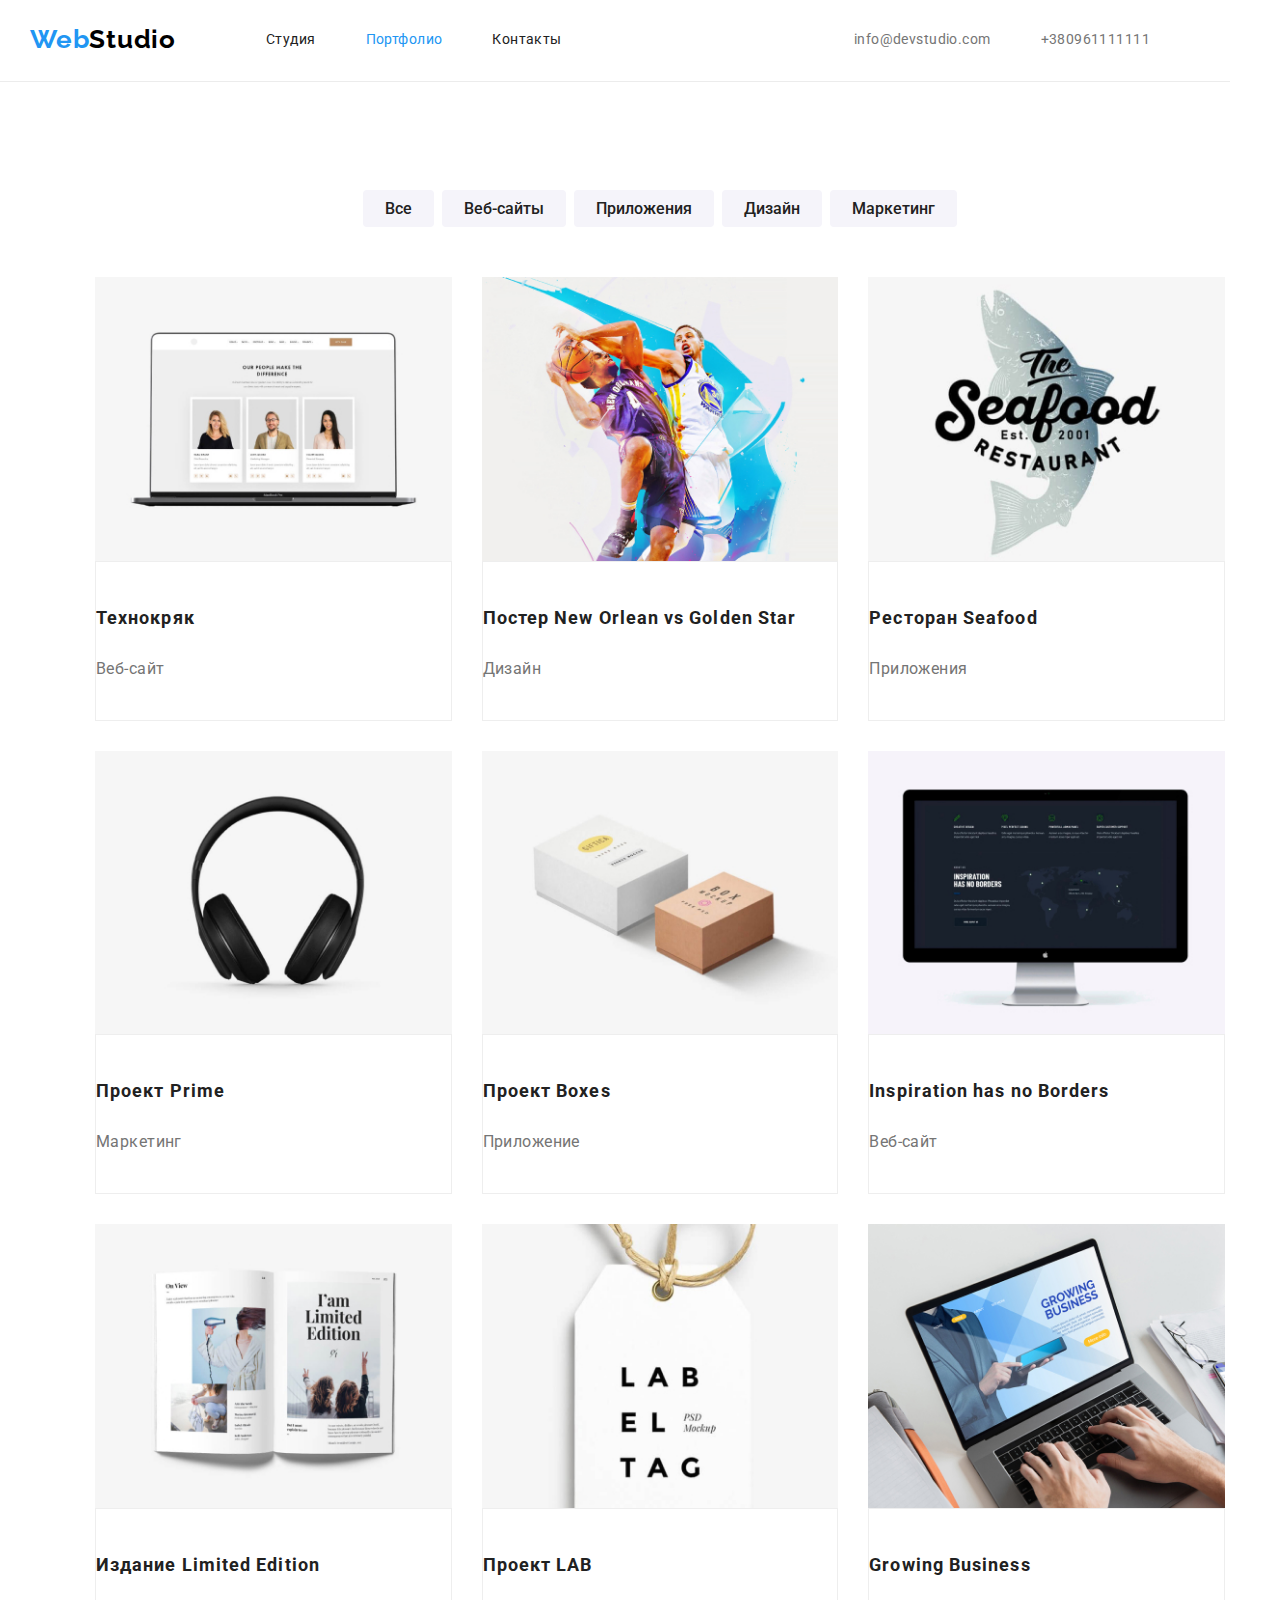
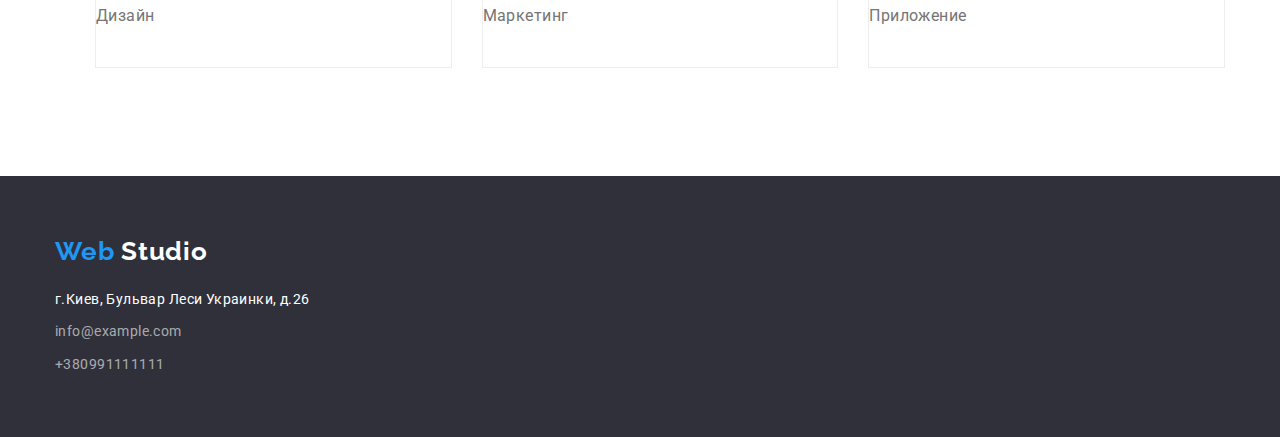
==== commit c2283e8a: "Изменяет геометрию и стили кнопок и карточек  портфолио" ====
--- a/portfolio.html
+++ b/portfolio.html
@@ -3,7 +3,7 @@
   <head>
     <meta charset="UTF-8" />
     <meta name="viewport" content="width=device-width, initial-scale=1.0" />
-    <title>Домашнее задание2</title>
+    <title>Домашнее задание3</title>
 
     <!--Нормалайз-->
     <link
@@ -28,7 +28,7 @@
         <nav class="navigation">
           <a href="./index.html" class="link logo"
             ><span class="logotype"
-              ><span class="logo">Web</span> Studio</span
+              ><span class="logo">Web</span>Studio</span
             ></a
           >
           <ul class="site-nav list">
--- a/css/style.css
+++ b/css/style.css
@@ -15,6 +15,8 @@
 
   font-family: Roboto, sans-serif;
   font-weight: 400;
+  font-size: 14px;
+  line-height: 1.7;
   letter-spacing: 0.03em;
 }
 
@@ -96,8 +98,11 @@
 
 .logotype {
   font-family: Raleway, sans-serif;
+  font-weight: 700;
   font-size: 26px;
-  line-height: 1.2;
+  line-height: 1.19;
+  letter-spacing: 0.03em;
+  color: var(--primary-text-color);
 }
 
 .logo {
@@ -257,6 +262,7 @@
 
   margin-top: 30px;
   margin-bottom: 10px;
+  text-align: center;
 }
 
 .staff-text {
@@ -266,10 +272,10 @@
 
   margin-top: 0;
   margin-bottom: 30px;
+  text-align: center;
 }
 
 .service-item {
-  display: flex;
   width: calc((100% - 30px * 2) / 3);
 }
 
@@ -278,7 +284,6 @@
 }
 
 .staff-item {
-  display: inline-block;
   width: calc((100% - 30px * 3) / 4);
 }
 
--- a/css/portfolio.css
+++ b/css/portfolio.css
@@ -14,6 +14,7 @@
 
   font-family: Roboto, sans-serif;
   font-weight: 400;
+  font-size: 14px;
   letter-spacing: 0.03em;
 }
 
@@ -21,6 +22,11 @@
   list-style: none;
   padding: 0;
   margin: 0;
+}
+
+.section.portfolio {
+  padding-top: 94px;
+  padding-bottom: 94px;
 }
 
 .hero-title {
@@ -37,10 +43,9 @@
 }
 
 button {
-  display: flex;
+  display: block;
   border-radius: 4px;
-  min-width: 130px;
-  padding: 22px 6px;
+  padding: 6px 22px;
 
   font-family: inherit;
   text-decoration: none;
@@ -53,7 +58,7 @@
 
   color: var(--primary-text-color);
   background-color: var(--secondary-background-color);
-  border: 1px solid transparent;
+  border: 0;
 }
 
 .work-item {
@@ -64,6 +69,8 @@
   flex-wrap: wrap;
   justify-content: center;
   align-items: center;
+
+  margin-bottom: 50px;
 }
 
 .work-item {
@@ -78,21 +85,12 @@
   display: flex;
   flex-wrap: wrap;
 }
-
-.portfolio-image {
+.examples-item .portfolio-image {
 }
 
 .card-container {
   padding-top: 20px;
   padding-bottom: 20px;
-}
-
-.examples-item:nth-child(3n) {
-  margin-right: 0;
-}
-
-.examples-item:nth-last-child(-n + 3) {
-  margin-bottom: 0;
 }
 
 img {
@@ -106,6 +104,15 @@
   margin-right: 30px;
   margin-bottom: 30px;
 }
+
+.examples-item:nth-last-child(-n + 3) {
+  margin-bottom: 0;
+}
+
+.card-container {
+  border: 1px solid #eeeeee;
+}
+
 .portfolio-title {
   font-style: normal;
   text-decoration: none;
@@ -129,6 +136,3 @@
 .examples-item:nth-child(3n) {
   margin-right: 0;
 }
-.examples-item:not(:last-child) {
-  margin-right: 30px;
-}
